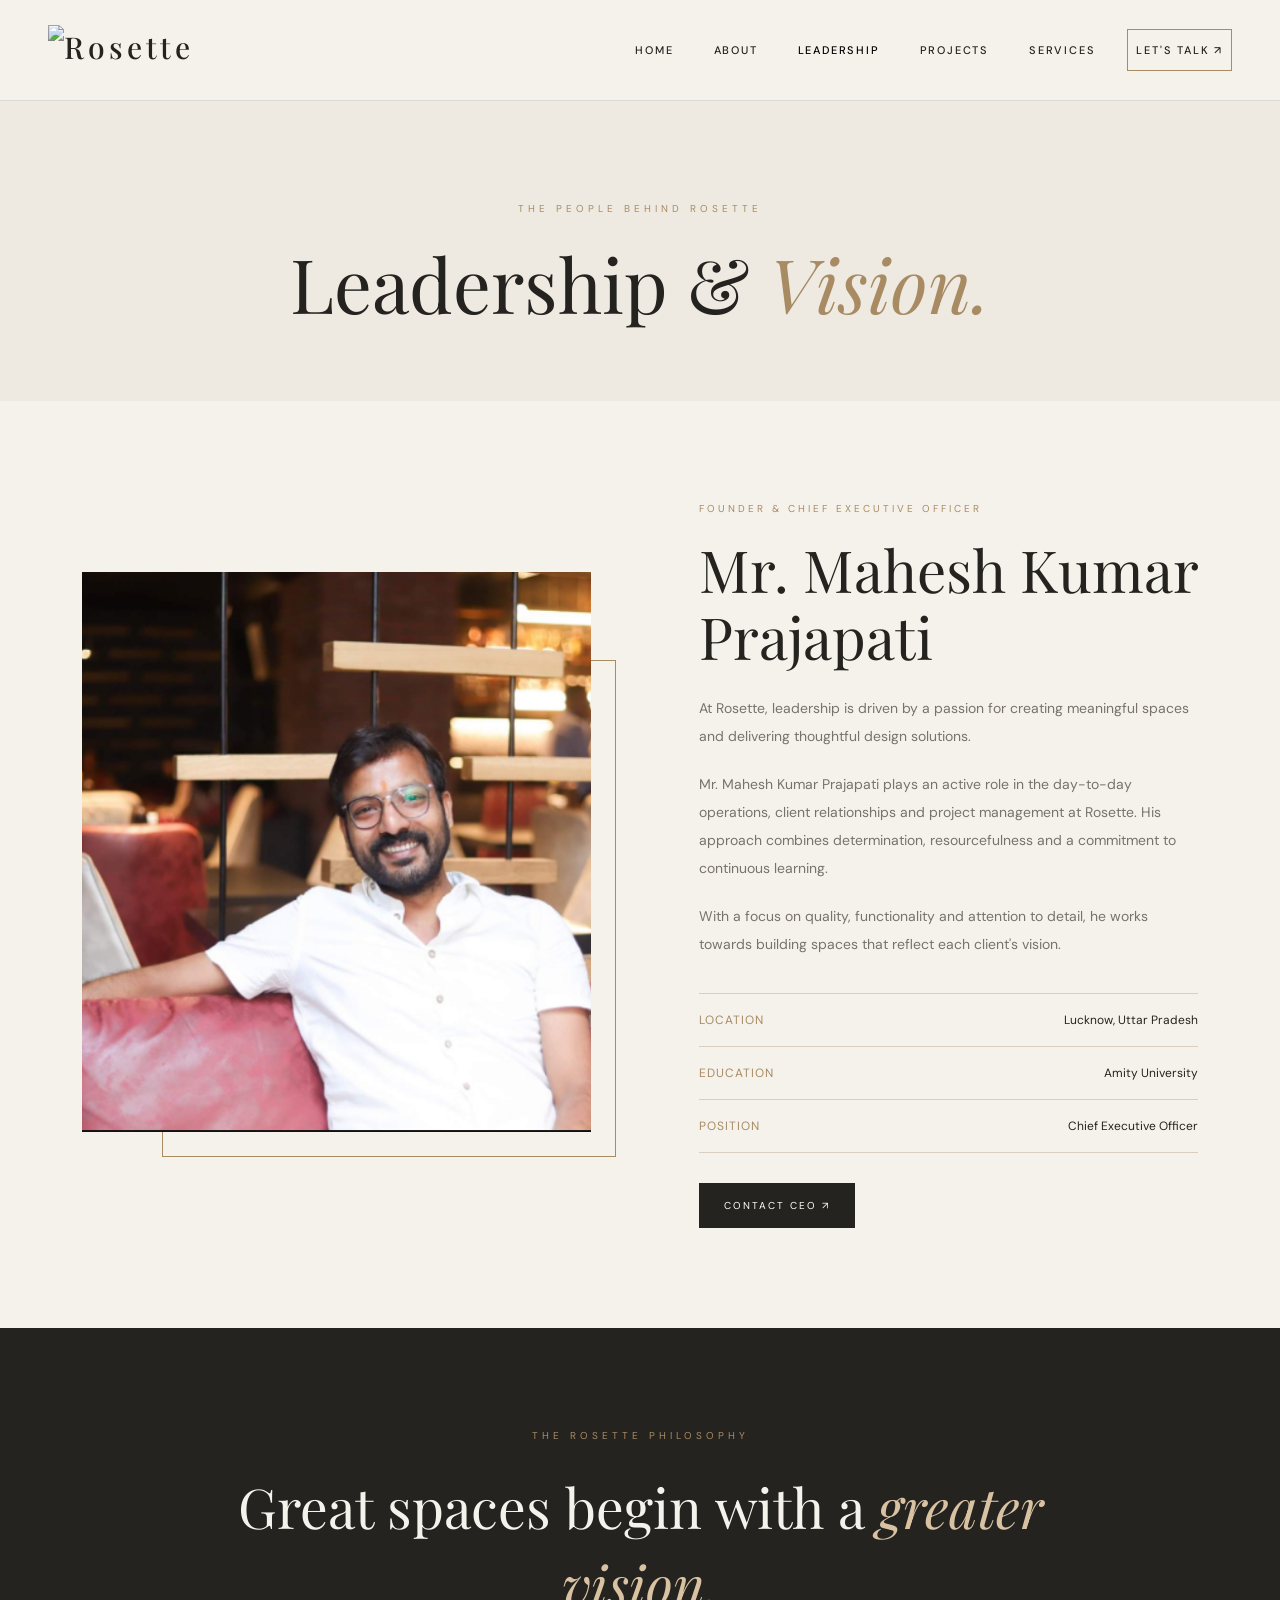
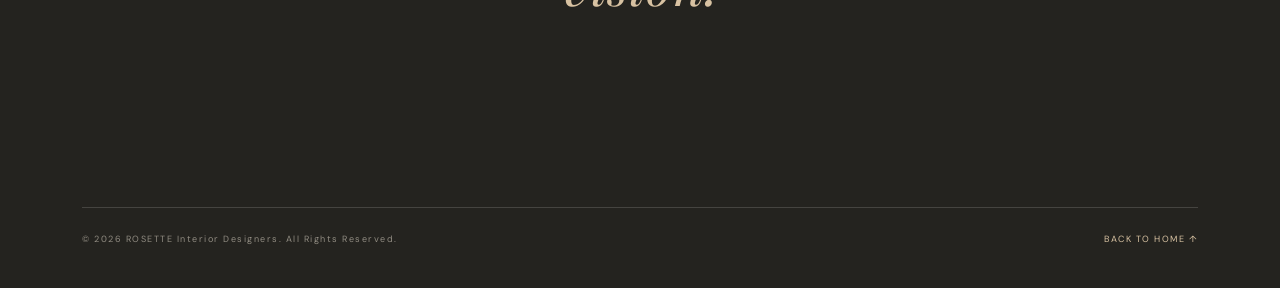
==== ceo.html @ 1263aec8 "Initial Rosette website" ====
<!DOCTYPE html>
<html lang="en">

<head>
    <meta charset="UTF-8">
    <meta name="viewport" content="width=device-width, initial-scale=1.0">

    <title>Leadership | Rosette Interior Designers</title>

    <!-- Google Fonts -->
    <link rel="preconnect" href="https://fonts.googleapis.com">
    <link rel="preconnect" href="https://fonts.gstatic.com" crossorigin>

    <link href="https://fonts.googleapis.com/css2?family=DM+Sans:wght@400;500;600;700&family=Playfair+Display:ital,wght@0,400;0,500;1,400&display=swap"
        rel="stylesheet">

    <!-- Bootstrap -->
    <link href="https://cdn.jsdelivr.net/npm/bootstrap@5.3.8/dist/css/bootstrap.min.css"
        rel="stylesheet">

    <!-- AOS -->
    <link href="https://unpkg.com/aos@2.3.1/dist/aos.css"
        rel="stylesheet">

    <!-- Main CSS -->
    <link rel="stylesheet" href="css/style.css">
    <link rel="stylesheet" href="css/responsive.css">

    <style>
        body {
            background: #F5F2EC;
            color: #24231F;
            font-family: 'DM Sans', sans-serif;
        }

        .leadership-hero {
            padding: 100px 0 65px;
            text-align: center;
            background: #EEEAE2;
        }

        .leadership-label {
            color: #A88B63;
            font-size: 10px;
            letter-spacing: 4px;
            margin-bottom: 22px;
        }

        .leadership-hero h1 {
            font-family: 'Playfair Display', serif;
            font-size: clamp(45px, 6vw, 75px);
            font-weight: 400;
        }

        .leadership-hero h1 span {
            color: #A88B63;
            font-style: italic;
        }

        .leadership-content {
            padding: 100px 0;
        }

        .leader-image-wrapper {
            position: relative;
            padding: 0 25px 25px 0;
        }

        .leader-image-wrapper::before {
            content: "";
            position: absolute;
            right: 0;
            bottom: 0;
            width: 85%;
            height: 85%;
            border: 1px solid #A88B63;
        }

        .leader-image {
            position: relative;
            z-index: 1;
            width: 100%;
            height: 560px;
            object-fit: cover;
            background: #D8CFC0;
        }

        .leader-info {
            padding-left: 35px;
        }

        .leader-role {
            color: #A88B63;
            font-size: 10px;
            letter-spacing: 3px;
            margin-bottom: 20px;
        }

        .leader-name {
            font-family: 'Playfair Display', serif;
            font-size: clamp(38px, 5vw, 58px);
            font-weight: 400;
            line-height: 1.15;
            margin-bottom: 25px;
        }

        .leader-description {
            color: #77736C;
            font-size: 14px;
            line-height: 2;
            margin-bottom: 20px;
        }

        .leader-details {
            margin-top: 35px;
            border-top: 1px solid #D8CFC0;
        }

        .leader-detail {
            display: flex;
            justify-content: space-between;
            gap: 15px;
            padding: 17px 0;
            border-bottom: 1px solid #D8CFC0;
            font-size: 12px;
        }

        .leader-detail span:first-child {
            color: #A88B63;
            letter-spacing: 1px;
        }

        .leader-detail span:last-child {
            text-align: right;
        }

        .leader-email {
            display: inline-block;
            margin-top: 30px;
            padding: 15px 25px;
            background: #24231F;
            color: white;
            font-size: 10px;
            letter-spacing: 2px;
            transition: .3s;
        }

        .leader-email:hover {
            background: #A88B63;
            color: white;
        }

        .philosophy-section {
            background: #24231F;
            color: #F5F2EC;
            padding: 100px 20px;
            text-align: center;
        }

        .philosophy-section p {
            color: #A88B63;
            font-size: 10px;
            letter-spacing: 4px;
        }

        .philosophy-section h2 {
            max-width: 850px;
            margin: 25px auto 0;
            font-family: 'Playfair Display', serif;
            font-size: clamp(32px, 5vw, 55px);
            font-weight: 400;
            line-height: 1.4;
        }

        .philosophy-section h2 span {
            color: #D8C2A2;
            font-style: italic;
        }

        @media(max-width: 991px) {
            .leader-info {
                padding-left: 0;
            }

            .leader-image {
                height: 450px;
            }

            .leadership-content {
                padding: 75px 0;
            }
        }

        @media(max-width: 576px) {
            .leadership-hero {
                padding: 75px 15px 50px;
            }

            .leader-image {
                height: 380px;
            }

            .leader-name {
                font-size: 42px;
            }

            .leader-detail {
                font-size: 11px;
            }
        }
    </style>

</head>

<body>

    <!-- NAVBAR -->
    <nav class="navbar navbar-expand-lg rosette-navbar">

        <div class="container-fluid px-5">

            <a class="navbar-brand" href="index.html">
                <img src="assets/images/rosette-logo.png"
                    alt="Rosette Interior Designers"
                    class="rosette-logo">
            </a>

            <button class="navbar-toggler" type="button"
                data-bs-toggle="collapse"
                data-bs-target="#navbarMenu">

                <span class="navbar-toggler-icon"></span>

            </button>

            <div class="collapse navbar-collapse" id="navbarMenu">

                <ul class="navbar-nav ms-auto align-items-lg-center gap-lg-4">

                    <li class="nav-item">
                        <a class="nav-link" href="index.html#home">HOME</a>
                    </li>

                    <li class="nav-item">
                        <a class="nav-link" href="index.html#about">ABOUT</a>
                    </li>

                    <li class="nav-item">
                        <a class="nav-link active" href="leadership.html">LEADERSHIP</a>
                    </li>

                    <li class="nav-item">
                        <a class="nav-link" href="index.html#projects">PROJECTS</a>
                    </li>

                    <li class="nav-item">
                        <a class="nav-link" href="index.html#services">SERVICES</a>
                    </li>

                    <li class="nav-item">
                        <a class="nav-link contact-link" href="index.html#contact">
                            LET'S TALK ↗
                        </a>
                    </li>

                </ul>

            </div>
        </div>
    </nav>


    <!-- PAGE HERO -->
    <section class="leadership-hero">

        <div class="container" data-aos="fade-up">

            <p class="leadership-label">
                THE PEOPLE BEHIND ROSETTE
            </p>

            <h1>
                Leadership & <span>Vision.</span>
            </h1>

        </div>

    </section>


    <!-- CEO PROFILE -->
    <section class="leadership-content">

        <div class="container">

            <div class="row align-items-center g-5">

                <div class="col-lg-6" data-aos="fade-right">

                    <div class="leader-image-wrapper">

                        <img src="Screenshot 2026-11-02 002912.png"
                            alt="Mr. Mahesh Kumar Prajapati"
                            class="leader-image">

                    </div>

                </div>


                <div class="col-lg-6" data-aos="fade-left">

                    <div class="leader-info">

                        <p class="leader-role">
                            FOUNDER & CHIEF EXECUTIVE OFFICER
                        </p>

                        <h2 class="leader-name">
                            Mr. Mahesh Kumar Prajapati
                        </h2>

                        <p class="leader-description">
                            At Rosette, leadership is driven by a passion
                            for creating meaningful spaces and delivering
                            thoughtful design solutions.
                        </p>

                        <p class="leader-description">
                            Mr. Mahesh Kumar Prajapati plays an active role
                            in the day-to-day operations, client relationships
                            and project management at Rosette. His approach
                            combines determination, resourcefulness and a
                            commitment to continuous learning.
                        </p>

                        <p class="leader-description">
                            With a focus on quality, functionality and
                            attention to detail, he works towards building
                            spaces that reflect each client's vision.
                        </p>


                        <div class="leader-details">

                            <div class="leader-detail">
                                <span>LOCATION</span>
                                <span>Lucknow, Uttar Pradesh</span>
                            </div>

                            <div class="leader-detail">
                                <span>EDUCATION</span>
                                <span>Amity University</span>
                            </div>

                            <div class="leader-detail">
                                <span>POSITION</span>
                                <span>Chief Executive Officer</span>
                            </div>

                        </div>


                        <a href="mailto:maheshprajapati8@gmail.com"
                            class="leader-email">

                            CONTACT CEO ↗

                        </a>

                    </div>

                </div>

            </div>

        </div>

    </section>


    <!-- PHILOSOPHY -->
    <section class="philosophy-section">

        <div class="container" data-aos="fade-up">

            <p>THE ROSETTE PHILOSOPHY</p>

            <h2>
                Great spaces begin with a
                <span>greater vision.</span>
            </h2>

        </div>

    </section>


    <!-- FOOTER -->
    <footer class="rosette-footer">

        <div class="container">

            <div class="footer-bottom">
                <p>
                    © 2026 ROSETTE Interior Designers.
                    All Rights Reserved.
                </p>

                <a href="index.html">BACK TO HOME ↑</a>
            </div>

        </div>

    </footer>


    <!-- SCRIPTS -->
    <script src="https://cdn.jsdelivr.net/npm/bootstrap@5.3.8/dist/js/bootstrap.bundle.min.js"></script>

    <script src="https://unpkg.com/aos@2.3.1/dist/aos.js"></script>

    <script>
        AOS.init({
            duration: 1000,
            once: true,
            offset: 80
        });
    </script>

</body>

</html>
---- css/style.css ----
/* GLOBAL RESET */

* {
    margin: 0;
    padding: 0;
    box-sizing: border-box;
}

html {
    scroll-behavior: auto;
}

body {
    background: #F5F2EC;
    color: #24231F;
    font-family: 'DM Sans', sans-serif;
    overflow-x: hidden;
}

h1, h2, h3, h4 {
    font-family: 'Playfair Display', serif;
}

a {
    text-decoration: none;
    color: inherit;
}




/* ROSETTE NAVBAR */

.rosette-navbar {
    width: 100%;
    padding: 25px 0;
    background: #F5F2EC;
    border-bottom: 1px solid rgba(36, 35, 31, 0.12);
}

.navbar-brand {
    font-family: 'Playfair Display', serif;
    font-size: 30px;
    letter-spacing: 4px;
    font-weight: 500;
    color: #24231F;
}

.navbar-brand span {
    color: #A88B63;
}

.rosette-navbar .nav-link {
    color: #24231F;
    font-size: 11px;
    letter-spacing: 1.8px;
    font-weight: 500;
    transition: color 0.3s ease;
}

.rosette-navbar .nav-link:hover {
    color: #A88B63;
}

.rosette-navbar .contact-link {
    border: 1px solid #A88B63;
    padding: 12px 20px;
}

.rosette-navbar .contact-link:hover {
    background: #A88B63;
    color: white;
}

.navbar-toggler {
    border: none;
    box-shadow: none !important;
}



/* HERO SECTION */

.hero-section {
    min-height: 88vh;
    position: relative;
    display: flex;
    align-items: center;
    padding: 100px 10%;
    color: white;

    background-image: url('https://images.unsplash.com/photo-1600210492486-724fe5c67fb0?q=90&w=2000');
    background-size: cover;
    background-position: center;
}

.hero-overlay {
    position: absolute;
    inset: 0;
    background: linear-gradient(
        90deg,
        rgba(20, 19, 16, 0.75),
        rgba(20, 19, 16, 0.15)
    );
}

.hero-content {
    position: relative;
    z-index: 2;
    max-width: 800px;
}

.hero-label {
    font-size: 11px;
    letter-spacing: 4px;
    margin-bottom: 30px;
}

.hero-content h1 {
    font-family: 'Playfair Display', serif;
    font-size: clamp(48px, 7vw, 88px);
    font-weight: 400;
    line-height: 1.1;
    margin-bottom: 25px;
}

.hero-content h1 span {
    color: #D8C2A2;
    font-style: italic;
}

.hero-description {
    max-width: 460px;
    font-size: 15px;
    line-height: 1.8;
    color: #E5E1DA;
    margin-bottom: 35px;
}

.hero-button {
    display: inline-block;
    color: white;
    border: 1px solid rgba(255,255,255,0.7);
    padding: 16px 25px;
    font-size: 11px;
    letter-spacing: 2px;
    transition: 0.3s ease;
}

.hero-button:hover {
    background: white;
    color: #24231F;
}

.hero-button span {
    margin-left: 15px;
}

.hero-bottom {
    position: absolute;
    z-index: 2;
    bottom: 30px;
    left: 10%;
    right: 10%;
    display: flex;
    justify-content: space-between;
    font-size: 10px;
    letter-spacing: 2px;
}



/* STICKY NAVBAR */

.rosette-navbar {
    position: sticky;
    top: 0;
    z-index: 1000;
    transition: all 0.4s ease;
}

.rosette-navbar.navbar-scrolled {
    background: rgba(245, 242, 236, 0.95);
    backdrop-filter: blur(12px);
    padding-top: 12px;
    padding-bottom: 12px;
    box-shadow: 0 4px 20px rgba(0, 0, 0, 0.06);
}



/* ABOUT SECTION */

.about-section {
    padding: 120px 0;
    background: #F5F2EC;
}

.section-label {
    font-size: 10px;
    letter-spacing: 3px;
    color: #A88B63;
    margin-bottom: 30px;
}

.about-heading {
    font-family: 'Playfair Display', serif;
    font-size: clamp(40px, 5vw, 65px);
    font-weight: 400;
    line-height: 1.15;
    margin-bottom: 30px;
}

.about-heading span {
    display: block;
    color: #A88B63;
    font-style: italic;
}

.about-description {
    color: #77736C;
    font-size: 14px;
    line-height: 2;
    max-width: 500px;
    margin-bottom: 20px;
}

.about-link {
    display: inline-block;
    margin-top: 20px;
    padding-bottom: 8px;
    border-bottom: 1px solid #A88B63;
    color: #24231F;
    font-size: 10px;
    letter-spacing: 2px;
    transition: 0.3s;
}

.about-link:hover {
    color: #A88B63;
}

.about-image-wrapper {
    position: relative;
    padding: 0 0 35px 35px;
}

.about-image-wrapper::before {
    content: "";
    position: absolute;
    top: 35px;
    left: 0;
    width: 85%;
    height: 85%;
    border: 1px solid #A88B63;
}

.about-image {
    width: 100%;
    height: 530px;
    object-fit: cover;
    position: relative;
    z-index: 1;
}

.image-caption {
    display: flex;
    justify-content: space-between;
    padding-top: 15px;
    font-size: 9px;
    letter-spacing: 2px;
    color: #77736C;
}




/* FEATURED PROJECTS */

.projects-section {
    padding: 120px 0;
    background: #EEEAE2;
}

.projects-heading {
    display: flex;
    justify-content: space-between;
    align-items: end;
    margin-bottom: 55px;
}

.projects-title {
    font-family: 'Playfair Display', serif;
    font-size: clamp(42px, 5vw, 68px);
    font-weight: 400;
}

.projects-title span {
    color: #A88B63;
    font-style: italic;
}

.view-all {
    color: #24231F;
    font-size: 10px;
    letter-spacing: 2px;
    border-bottom: 1px solid #A88B63;
    padding-bottom: 10px;
}

.project-card {
    display: block;
    color: #24231F;
}

.project-image {
    height: 440px;
    position: relative;
    overflow: hidden;
    background: #D8CFC0;
}

.project-card:nth-child(1) .project-image {
    height: 520px;
}

.project-image img {
    width: 100%;
    height: 100%;
    object-fit: cover;
    transition: transform 1s cubic-bezier(.2,.7,.2,1);
}

.project-card:hover .project-image img {
    transform: scale(1.08);
}

.project-number {
    position: absolute;
    top: 22px;
    left: 22px;
    color: white;
    font-size: 12px;
    letter-spacing: 2px;
}

.project-arrow {
    position: absolute;
    right: 20px;
    bottom: 20px;
    width: 45px;
    height: 45px;
    display: grid;
    place-items: center;
    background: #F5F2EC;
    color: #24231F;
    border-radius: 50%;
    transition: 0.4s;
}

.project-card:hover .project-arrow {
    background: #A88B63;
    color: white;
    transform: rotate(45deg);
}

.project-info {
    display: flex;
    justify-content: space-between;
    align-items: center;
    padding: 22px 0 35px;
}

.project-info h3 {
    font-family: 'Playfair Display', serif;
    font-size: 25px;
    margin-bottom: 8px;
}

.project-info p,
.project-info > span {
    font-size: 9px;
    letter-spacing: 2px;
    color: #817B70;
    margin: 0;
}




/* SERVICES */

.services-section {
  padding: 120px 0;
  background: #F5F2EC;
}

.services-header {
  max-width: 650px;
  margin-bottom: 65px;
}

.services-header h2,
.contact-section h2 {
  font-family: 'Playfair Display', serif;
  font-size: clamp(42px, 5vw, 68px);
  font-weight: 400;
  line-height: 1.2;
}

.services-header h2 em,
.contact-section h2 em {
  color: #A88B63;
}

.services-header > p:last-child {
  color: #77736C;
  font-size: 14px;
  line-height: 1.8;
  margin-top: 20px;
}

.service-item {
  display: grid;
  grid-template-columns: 80px 1fr 50px;
  align-items: center;
  gap: 20px;
  padding: 35px 10px;
  border-top: 1px solid #D8CFC0;
  transition: padding .4s ease, background .4s ease;
}

.service-item:last-child {
  border-bottom: 1px solid #D8CFC0;
}

.service-item:hover {
  padding-left: 25px;
  background: #EEEAE2;
}

.service-number {
  color: #A88B63;
  font-size: 11px;
  letter-spacing: 2px;
}

.service-item h3 {
  font-family: 'Playfair Display', serif;
  font-size: 28px;
  font-weight: 400;
}

.service-item p {
  color: #77736C;
  font-size: 13px;
  margin: 8px 0 0;
}

.service-arrow {
  font-size: 25px;
  transition: transform .3s;
}

.service-item:hover .service-arrow {
  transform: translate(5px, -5px);
}

/* CONTACT */

.contact-section {
  padding: 120px 0;
  background: #EEEAE2;
}

.contact-description {
  color: #77736C;
  font-size: 14px;
  line-height: 2;
  max-width: 430px;
  margin-top: 25px;
}

.contact-details {
  margin-top: 55px;
}

.contact-details p {
  color: #A88B63;
  font-size: 10px;
  letter-spacing: 2px;
  margin-bottom: 8px;
}

.contact-details a {
  color: #24231F;
  font-size: 14px;
}

.contact-form {
  padding: 40px;
  background: #F5F2EC;
}

.contact-form label {
  display: block;
  margin-bottom: 12px;
  font-size: 10px;
  letter-spacing: 2px;
  color: #817B70;
}

.contact-form input,
.contact-form select,
.contact-form textarea {
  width: 100%;
  padding: 13px 0;
  border: none;
  border-bottom: 1px solid #D8CFC0;
  outline: none;
  background: transparent;
  color: #24231F;
  font-family: 'DM Sans', sans-serif;
  font-size: 13px;
}

.contact-form input:focus,
.contact-form select:focus,
.contact-form textarea:focus {
  border-color: #A88B63;
}

.contact-form textarea {
  resize: vertical;
}

.contact-submit {
  width: 100%;
  padding: 17px;
  background: #24231F;
  border: 1px solid #24231F;
  color: white;
  font-size: 10px;
  letter-spacing: 2px;
  transition: .3s;
}

.contact-submit:hover {
  background: #A88B63;
  border-color: #A88B63;
}

.contact-submit span {
  margin-left: 12px;
}

@media(max-width:576px) {
  .services-section,
  .contact-section {
    padding: 70px 0;
  }

  .service-item {
    grid-template-columns: 35px 1fr 25px;
    gap: 10px;
    padding: 25px 0;
  }

  .service-item h3 {
    font-size: 21px;
  }

  .service-item p {
    font-size: 12px;
  }

  .contact-form {
    padding: 25px 18px;
  }
}


/* ROSETTE PREMIUM FOOTER */

.rosette-footer {
  background: #24231F;
  color: #F5F2EC;
  padding: 85px 0 25px;
}

.footer-top {
  display: grid;
  grid-template-columns: 2fr 1fr 1fr;
  gap: 50px;
  padding-bottom: 75px;
}

.footer-logo {
  font-family: 'Playfair Display', serif;
  font-size: 45px;
  letter-spacing: 5px;
  color: #F5F2EC;
}

.footer-logo span {
  color: #A88B63;
}

.footer-main p {
  color: #A8A39A;
  font-size: 13px;
  margin-top: 12px;
}

.footer-column {
  display: flex;
  flex-direction: column;
  gap: 15px;
}

.footer-column h4 {
  font-size: 10px;
  letter-spacing: 3px;
  color: #A88B63;
  margin-bottom: 10px;
}

.footer-column a {
  color: #D8CFC0;
  font-size: 12px;
  transition: .3s;
}

.footer-column a:hover {
  color: #A88B63;
  transform: translateX(5px);
}

.footer-bottom {
  border-top: 1px solid rgba(255,255,255,.15);
  padding-top: 25px;
  display: flex;
  justify-content: space-between;
  gap: 15px;
  color: #A8A39A;
  font-size: 9px;
  letter-spacing: 1.5px;
}

.footer-bottom a {
  color: #F5F2EC;
}

.footer-bottom a:hover {
  color: #A88B63;
}

@media(max-width:768px) {
  .rosette-footer {
    padding-top: 65px;
  }

  .footer-top {
    grid-template-columns: 1fr 1fr;
    gap: 40px 20px;
  }

  .footer-main {
    grid-column: 1 / -1;
  }

  .footer-bottom {
    flex-direction: column;
    line-height: 2;
  }
}

/* PAGE ENTRANCE TRANSITION */

body {
  animation: pageEntrance .8s ease both;
}

@keyframes pageEntrance {
  from {
    opacity: 0;
    transform: translateY(12px);
  }
  to {
    opacity: 1;
    transform: translateY(0);
  }
}

@media(prefers-reduced-motion: reduce) {
  body {
    animation: none;
  }
}





.experience-section {
  padding: 65px 0;
  background: #24231F;
  color: #F5F2EC;
}

.experience-section h2 {
  font-family: 'Playfair Display', serif;
  font-size: clamp(28px, 4vw, 43px);
  font-weight: 400;
  color: #FFB900;
}

.experience-section p {
  font-size: 9px;
  letter-spacing: 2px;
  color: #D8CFC0;
  margin-top: 12px;
}




/* servuice */


/* ===== ROSETTE IMAGE SERVICES SECTION ===== */

/* ============ SERVICES SECTION ============ */

.services-section {
  padding: 110px 0;
  background: #F5F2EC;
  overflow: hidden;
}

.services-heading {
  max-width: 650px;
  margin-bottom: 55px;
}

.services-heading .section-label {
  color: #A88B63;
  font-size: 10px;
  letter-spacing: 3px;
  margin-bottom: 22px;
}

.services-heading h2 {
  font-family: 'Playfair Display', serif;
  font-size: clamp(42px, 5vw, 68px);
  font-weight: 400;
  line-height: 1.12;
}

.services-heading h2 em {
  color: #A88B63;
}

.services-heading > p:last-child {
  color: #77736C;
  font-size: 14px;
  line-height: 1.8;
  margin-top: 20px;
}

.services-grid {
  display: grid;
  grid-template-columns: repeat(2, 1fr);
  gap: 22px;
}

.service-card {
  min-height: 245px;
  position: relative;
  display: flex;
  overflow: hidden;
  background: #EEEAE2;
  border: 1px solid rgba(168,139,99,.15);
  border-radius: 18px;
  box-shadow: 0 8px 25px rgba(36,35,31,.05);
  transition: transform .4s ease, box-shadow .4s ease;
  isolation: isolate;
}

.service-card:hover {
  transform: translateY(-7px);
  box-shadow: 0 18px 35px rgba(36,35,31,.12);
}

.service-content {
  width: 52%;
  padding: 25px 12px 22px 25px;
  position: relative;
  z-index: 2;
  display: flex;
  flex-direction: column;
  align-items: flex-start;
}

.service-number {
  font-family: 'Playfair Display', serif;
  color: #A88B63;
  font-size: 23px;
  font-style: italic;
  margin-bottom: 8px;
}

.service-content h3 {
  font-family: 'Playfair Display', serif;
  font-size: clamp(22px, 2.2vw, 29px);
  line-height: 1.05;
  font-weight: 400;
  margin-bottom: 12px;
}

.service-content p {
  color: #77736C;
  font-size: 12px;
  line-height: 1.7;
  margin-bottom: 18px;
}

.service-link {
  margin-top: auto;
  width: 36px;
  height: 36px;
  display: grid;
  place-items: center;
  border: none;
  border-radius: 50%;
  background: #A88B63;
  color: white;
  font-size: 19px;
  cursor: pointer;
  transition: .3s;
}

.service-link:hover {
  background: #24231F;
  color: white;
  transform: rotate(45deg);
}

.service-image {
  width: 48%;
  position: relative;
  overflow: hidden;
}

.service-image img {
  width: 100%;
  height: 100%;
  position: absolute;
  inset: 0;
  object-fit: cover;
  transition: transform .8s cubic-bezier(.2,.7,.2,1);
}

.service-card:hover .service-image img {
  transform: scale(1.09);
}

/* 3D CARD EFFECT */

.service-card-3d {
  perspective: 1200px;
  transform-style: preserve-3d;
}

.service-card-3d .service-image {
  perspective: 900px;
  overflow: hidden;
}

.service-card-3d .service-image img {
  transform: rotateY(-13deg) rotateX(5deg) scale(.91);
  border-radius: 8px;
  box-shadow: -15px 20px 35px rgba(36,35,31,.25);
}

.service-card-3d:hover .service-image img {
  transform: rotateY(-3deg) rotateX(1deg) scale(.98);
}

.three-d-label {
  position: absolute;
  z-index: 3;
  right: 12px;
  bottom: 12px;
  background: #24231F;
  color: #FFB900;
  padding: 7px 10px;
  font-size: 8px;
  letter-spacing: 1.5px;
}

.services-bottom-line {
  margin-top: 55px;
  padding-top: 25px;
  border-top: 1px solid #BDB3A3;
  text-align: center;
  font-size: 10px;
  letter-spacing: 4px;
  color: #77736C;
}

/* ============ SERVICE MODAL ============ */
/*  */


/* ==============================
   SERVICE MODAL
============================== */

.service-modal[hidden] {
    display: none !important;
}

.service-modal {
    position: fixed !important;
    inset: 0 !important;
    z-index: 99999 !important;

    display: flex !important;
    align-items: center !important;
    justify-content: center !important;

    padding: 20px;
    overflow-y: auto;
}

.service-modal-overlay {
    position: fixed;
    inset: 0;
    background: rgba(15, 15, 14, .78);
    backdrop-filter: blur(8px);
    animation: modalFade .3s ease;
}

.service-modal-box {
    width: min(1100px, 100%);
    max-height: calc(100vh - 40px);
    overflow-y: auto;

    position: relative;
    z-index: 2;

    margin: auto;
    background: #F5F2EC;
    border-radius: 12px;
    box-shadow: 0 25px 90px rgba(0, 0, 0, .3);

    animation: modalEnter .45s cubic-bezier(.2, .8, .2, 1);
}

.modal-layout {
    display: grid;
    grid-template-columns: 1fr 1fr;
    min-height: 520px;
}

.modal-image-wrapper {
    position: relative;
    min-height: 520px;
    overflow: hidden;
    background: #D8CFC0;
}

.modal-image-wrapper img {
    width: 100%;
    height: 100%;
    position: absolute;
    inset: 0;
    object-fit: cover;
}

.modal-image-label {
    position: absolute;
    left: 25px;
    bottom: 25px;
    color: white;
    font-size: 9px;
    letter-spacing: 2px;
    z-index: 2;
    text-shadow: 0 2px 8px rgba(0, 0, 0, .5);
}

/* CLOSE BUTTON */

.modal-close {
    position: absolute;
    top: 15px;
    right: 15px;
    z-index: 5;

    width: 42px;
    height: 42px;
    border: none;
    border-radius: 50%;

    background: #24231F;
    color: white;
    font-size: 27px;
    cursor: pointer;
    transition: .3s;
}

.modal-close:hover {
    background: #A88B63;
    transform: rotate(90deg);
}

/* MODAL CONTENT */

.modal-content {
    padding: 65px 40px 35px;
    display: flex;
    flex-direction: column;
}

.modal-content .section-label {
    font-size: 10px;
    letter-spacing: 2px;
    color: #A88B63;
    margin-bottom: 22px;
}

.modal-content h2 {
    font-family: 'Playfair Display', serif;
    font-size: clamp(34px, 4vw, 48px);
    font-weight: 400;
    line-height: 1.1;
    margin-bottom: 20px;
}

.modal-description {
    color: #77736C;
    font-size: 13px;
    line-height: 1.9;
}

.modal-divider {
    height: 1px;
    background: #D8CFC0;
    margin: 25px 0;
}

.modal-content h4 {
    font-size: 10px;
    letter-spacing: 2px;
    margin-bottom: 10px;
}

.modal-hint {
    color: #817B70;
    font-size: 11px;
    margin-bottom: 16px;
}

/* OPTIONS */

.modal-options {
    display: grid;
    grid-template-columns: 1fr 1fr;
    gap: 12px;
}

.modal-option {
    padding: 12px;
    background: #EEEAE2;
    border: 1px solid #E2DACC;
    color: #4E4941;
    font-size: 11px;
    text-align: left;
    cursor: pointer;
    transition: .3s;
}

.modal-option::before {
    content: "↗";
    color: #A88B63;
    margin-right: 7px;
}

.modal-option:hover {
    background: #E4DACA;
    border-color: #A88B63;
}

.modal-option.selected {
    background: #24231F;
    color: white;
    border-color: #A88B63;
}

.modal-option.selected::before {
    content: "✓";
    color: #FFB900;
}

/* BOTTOM */

.modal-bottom {
    margin-top: auto;
    padding-top: 30px;
}

.modal-bottom p {
    color: #77736C;
    font-family: 'Playfair Display', serif;
    font-size: 18px;
    font-style: italic;
    margin-bottom: 15px;
}

.modal-enquire {
    width: 100%;
    padding: 16px 12px;
    background: #24231F;
    color: white;
    border: 1px solid #24231F;
    font-size: 10px;
    letter-spacing: 1.5px;
    cursor: pointer;
    transition: .3s;
}

.modal-enquire:hover {
    background: #A88B63;
    border-color: #A88B63;
}

.modal-enquire span {
    margin-left: 12px;
}

/* ANIMATIONS */

@keyframes modalFade {
    from { opacity: 0; }
    to { opacity: 1; }
}

@keyframes modalEnter {
    from {
        opacity: 0;
        transform: translateY(25px) scale(.97);
    }
    to {
        opacity: 1;
        transform: translateY(0) scale(1);
    }
}

body.modal-open {
    overflow: hidden;
}

/* TABLET */

@media(max-width: 991px) {
    .services-section {
        padding: 80px 0;
    }

    .services-grid {
        gap: 15px;
    }

    .service-card {
        min-height: 220px;
    }

    .service-content {
        padding: 20px 8px 18px 18px;
    }

    .service-content h3 {
        font-size: 23px;
    }
}

/* MOBILE */

@media(max-width: 700px) {
    .services-section {
        padding: 65px 0;
    }

    .services-grid {
        grid-template-columns: 1fr;
        gap: 16px;
    }

    .service-card {
        min-height: 220px;
    }

    .service-content {
        width: 53%;
    }

    .service-image {
        width: 47%;
    }

    .service-content h3 {
        font-size: 24px;
    }

    .service-content p {
        font-size: 11px;
    }

    .services-bottom-line {
        font-size: 8px;
        letter-spacing: 2px;
    }

    /* MOBILE MODAL */

    .service-modal {
        padding: 12px;
    }

    .service-modal-box {
        width: 100%;
        max-height: calc(100vh - 24px);
    }

    .modal-layout {
        grid-template-columns: 1fr;
        min-height: auto;
    }

    .modal-image-wrapper {
        min-height: 220px;
        height: 220px;
    }

    .modal-content {
        padding: 35px 23px 25px;
    }

    .modal-content h2 {
        font-size: 35px;
        padding-right: 25px;
    }

    .modal-options {
        gap: 9px;
    }

    .modal-option {
        font-size: 10px;
        padding: 10px 8px;
    }
}

/* REDUCED MOTION */

@media(prefers-reduced-motion: reduce) {
    .service-card,
    .service-image img,
    .service-link,
    .service-modal-box,
    .service-modal-overlay {
        animation: none;
        transition: none;
    }
}





/*  */


/* FINAL SERVICE MODAL POSITION FIX */

#serviceModal {
    position: fixed !important;
    inset: 0 !important;
    width: 100vw !important;
    height: 100vh !important;
    z-index: 999999 !important;

    display: flex;
    align-items: center !important;
    justify-content: center !important;

    padding: 20px !important;
    overflow: hidden !important;
}

#serviceModal[hidden] {
    display: none !important;
}

#serviceModal .service-modal-overlay {
    position: absolute;
    inset: 0;
    z-index: 0;
}

#serviceModal .service-modal-box {
    position: relative;
    z-index: 2;

    width: min(1100px, 100%);
    height: min(760px, calc(100vh - 40px));
    max-height: calc(100vh - 40px);

    margin: 0 !important;
    overflow-y: auto;
    overflow-x: hidden;
}

#serviceModal .modal-layout {
    display: grid;
    grid-template-columns: 1fr 1fr;
    min-height: 100%;
}

#serviceModal .modal-image-wrapper {
    position: relative;
    min-height: 100%;
    height: 100%;
}

#serviceModal .modal-content {
    min-width: 0;
    padding: 65px 40px 30px;
}

/* MOBILE */

@media (max-width: 700px) {
    #serviceModal {
        padding: 12px !important;
    }

    #serviceModal .service-modal-box {
        width: 100%;
        height: calc(100vh - 24px);
        max-height: calc(100vh - 24px);
    }

    #serviceModal .modal-layout {
        grid-template-columns: 1fr;
    }

    #serviceModal .modal-image-wrapper {
        height: 220px;
        min-height: 220px;
    }

    #serviceModal .modal-content {
        padding: 35px 23px 25px;
    }
}


/* for button */

/* MODAL TWO BUTTONS */

.modal-actions {
    display: grid;
    grid-template-columns: 0.8fr 1.5fr;
    gap: 12px;
    margin-top: 15px;
}

.modal-back {
    padding: 16px 12px;
    background: transparent;
    color: #24231F;
    border: 1px solid #A88B63;
    font-size: 10px;
    letter-spacing: 1.5px;
    cursor: pointer;
    transition: .3s;
}

.modal-back:hover {
    background: #E4DACA;
}

.modal-enquire {
    margin: 0;
}

@media(max-width: 400px) {
    .modal-actions {
        grid-template-columns: 1fr 1.5fr;
        gap: 8px;
    }
}



/* navbar */

.navbar-brand {
    display: flex;
    align-items: center;
    padding: 0;
}

.rosette-logo {
    width: 150px;
    /* height: auto; */
    height: 50px;
    object-fit: contain;
    display: block;
}


/* footer */




/* ROSETTE FOOTER */

.rosette-footer {
    background: #24231F;
    color: #F5F2EC;
    padding: 85px 0 25px;
}

.footer-top {
    display: grid;
    grid-template-columns: 1.5fr 0.8fr 1fr 1.3fr;
    gap: 45px;
    padding-bottom: 65px;
}

.footer-logo img {
    width: 155px;
    height: auto;
    display: block;
    filter: brightness(0) invert(1);
    margin-bottom: 22px;
}

.footer-about {
    color: #B9B4AA;
    font-size: 13px;
    line-height: 1.9;
    max-width: 330px;
}

.footer-tagline {
    display: block;
    color: #A88B63;
    font-size: 9px;
    letter-spacing: 2px;
    margin-top: 25px;
}

.footer-column h4 {
    font-size: 10px;
    letter-spacing: 2px;
    color: #A88B63;
    margin-bottom: 25px;
}

.footer-column a {
    display: block;
    color: #C7C2B9;
    font-size: 12px;
    margin-bottom: 14px;
    transition: .3s;
    overflow-wrap: anywhere;
}

.footer-column a:hover {
    color: #A88B63;
    padding-left: 5px;
}

.footer-contact p {
    color: #B9B4AA;
    font-size: 12px;
    line-height: 1.8;
    margin-bottom: 18px;
}

.footer-contact .footer-hours {
    margin-top: 20px;
}

.footer-bottom {
    border-top: 1px solid rgba(255,255,255,.15);
    padding-top: 25px;
    display: flex;
    justify-content: space-between;
    gap: 20px;
    color: #918C82;
    font-size: 9px;
    letter-spacing: 1.5px;
}

.footer-bottom a {
    color: #D8C2A2;
}

/* RESPONSIVE */

@media(max-width: 991px) {
    .footer-top {
        grid-template-columns: repeat(2, 1fr);
        gap: 45px 30px;
    }
}

@media(max-width: 576px) {
    .rosette-footer {
        padding: 65px 0 25px;
    }

    .footer-top {
        grid-template-columns: 1fr 1fr;
        gap: 35px 20px;
    }

    .footer-main {
        grid-column: 1 / -1;
    }

    .footer-bottom {
        flex-direction: column;
        gap: 15px;
    }
}





/* =================================
   ROSETTE CEO / LEADERSHIP SECTION
================================= */

.ceo-section {
    padding: 120px 0 100px;
    background: #F5F2EC;
    color: #24231F;
    overflow: hidden;
}

.ceo-top-label {
    display: flex;
    justify-content: space-between;
    border-bottom: 1px solid rgba(36,35,31,.2);
    padding-bottom: 18px;
    margin-bottom: 75px;
    color: #A88B63;
    font-size: 10px;
    letter-spacing: 2.5px;
}

/* IMAGE */

.ceo-image-wrapper {
    position: relative;
    padding: 0 30px 35px 0;
}

.ceo-image-frame {
    position: relative;
    height: 590px;
    overflow: hidden;
    background: #D8CFC0;
}

.ceo-image-frame::after {
    content: "";
    position: absolute;
    inset: 0;
    background: linear-gradient(
        to top,
        rgba(36,35,31,.2),
        transparent 40%
    );
    pointer-events: none;
}

.ceo-image {
    width: 100%;
    height: 100%;
    object-fit: cover;
    object-position: center;
    transition: transform 1s ease;
}

.ceo-image-wrapper:hover .ceo-image {
    transform: scale(1.04);
}

.ceo-image-wrapper::before {
    content: "";
    position: absolute;
    right: 0;
    bottom: 0;
    width: 85%;
    height: 85%;
    border: 1px solid #A88B63;
}

.ceo-image-caption {
    position: absolute;
    bottom: 0;
    left: 0;
    right: 30px;
    display: flex;
    justify-content: space-between;
    font-size: 9px;
    letter-spacing: 1.5px;
    color: #77736C;
    padding-top: 15px;
}

.ceo-image-number {
    position: absolute;
    top: 25px;
    left: 25px;
    z-index: 2;
    color: white;
    font-family: 'Playfair Display', serif;
    font-size: 45px;
}

/* CONTENT */

.ceo-eyebrow {
    color: #A88B63;
    font-size: 10px;
    letter-spacing: 3px;
    margin-bottom: 25px;
}

.ceo-heading {
    font-family: 'Playfair Display', serif;
    font-size: clamp(40px, 5vw, 64px);
    font-weight: 400;
    line-height: 1.15;
    margin-bottom: 35px;
}

.ceo-heading em {
    color: #A88B63;
    font-weight: 400;
}

.ceo-name-block h3 {
    font-family: 'Playfair Display', serif;
    font-size: 27px;
    font-weight: 400;
    margin-bottom: 10px;
}

.ceo-name-block span {
    color: #A88B63;
    font-size: 9px;
    letter-spacing: 2px;
}

.ceo-divider {
    width: 60px;
    height: 1px;
    background: #A88B63;
    margin: 30px 0;
}

.ceo-description {
    color: #77736C;
    font-size: 13px;
    line-height: 2;
    max-width: 620px;
    margin-bottom: 18px;
}

/* VALUES */

.ceo-values {
    margin-top: 35px;
    border-top: 1px solid rgba(36,35,31,.15);
}

.ceo-value {
    display: flex;
    align-items: center;
    gap: 25px;
    padding: 18px 0;
    border-bottom: 1px solid rgba(36,35,31,.15);
    transition: padding .3s ease;
}

.ceo-value:hover {
    padding-left: 10px;
}

.ceo-value > span {
    color: #A88B63;
    font-family: 'Playfair Display', serif;
    font-size: 19px;
}

.ceo-value h4 {
    font-family: 'Playfair Display', serif;
    font-size: 17px;
    font-weight: 400;
    margin-bottom: 5px;
}

.ceo-value p {
    color: #817B70;
    font-size: 11px;
    margin: 0;
}

/* CONTACT LINK */

.ceo-contact-link {
    display: inline-flex;
    align-items: center;
    gap: 35px;
    margin-top: 35px;
    padding-bottom: 12px;
    border-bottom: 1px solid #A88B63;
    color: #24231F;
    font-size: 10px;
    letter-spacing: 2px;
    transition: .3s;
}

.ceo-contact-link:hover {
    color: #A88B63;
    gap: 45px;
}

/* QUOTE */

.ceo-quote {
    text-align: center;
    border-top: 1px solid rgba(36,35,31,.15);
    margin-top: 110px;
    padding-top: 65px;
}

.quote-mark {
    display: block;
    color: #A88B63;
    font-family: 'Playfair Display', serif;
    font-size: 65px;
    line-height: 1;
}

.ceo-quote p {
    font-family: 'Playfair Display', serif;
    font-size: clamp(25px, 3vw, 38px);
    font-style: italic;
    max-width: 750px;
    margin: 15px auto 20px;
    line-height: 1.4;
}

.quote-caption {
    color: #A88B63;
    font-size: 9px;
    letter-spacing: 3px;
}

/* RESPONSIVE */

@media(max-width: 991px) {
    .ceo-section {
        padding: 85px 0;
    }

    .ceo-top-label {
        margin-bottom: 50px;
    }

    .ceo-image-frame {
        height: 500px;
    }
}

@media(max-width: 576px) {
    .ceo-section {
        padding: 65px 0;
    }

    .ceo-top-label {
        font-size: 8px;
        letter-spacing: 1.5px;
        margin-bottom: 40px;
    }

    .ceo-image-wrapper {
        padding-right: 18px;
        padding-bottom: 30px;
    }

    .ceo-image-frame {
        height: 420px;
    }

    .ceo-image-caption {
        right: 18px;
        font-size: 7px;
    }

    .ceo-heading {
        font-size: 42px;
    }

    .ceo-name-block h3 {
        font-size: 23px;
    }

    .ceo-quote {
        margin-top: 70px;
        padding-top: 45px;
    }
}





.project-image {
    position: relative;
}

.concept-tag {
    position: absolute;
    left: 22px;
    bottom: 22px;
    z-index: 2;
    background: #F5F2EC;
    color: #24231F;
    padding: 10px 14px;
    font-size: 9px;
    letter-spacing: 1.5px;
}

/* =========================
   ROSETTE PRELOADER
========================= */

.rosette-preloader {
    position: fixed;
    inset: 0;
    width: 100%;
    height: 100vh;
    background: #F5F2EC;
    z-index: 99999;

    display: flex;
    justify-content: center;
    align-items: center;

    overflow: hidden;
}

.preloader-content {
    width: 280px;
    text-align: center;
}

.preloader-logo {
    width: 190px;
    height: auto;
    object-fit: contain;
    margin-bottom: 18px;
    opacity: 0;
}

.preloader-tagline {
    font-size: 9px;
    letter-spacing: 3px;
    color: #A88B63;
    margin-bottom: 45px;
    opacity: 0;
}

.preloader-line {
    width: 100%;
    height: 1px;
    background: #D8CFC0;
    overflow: hidden;
    margin-bottom: 15px;
}

.preloader-line span {
    display: block;
    width: 100%;
    height: 100%;
    background: #A88B63;
    transform: scaleX(0);
    transform-origin: left;
}

.preloader-loading {
    font-size: 8px;
    letter-spacing: 2px;
    color: #817B70;
    opacity: 0;
}

body.preloader-active {
    overflow: hidden;
}

@media(max-width: 576px) {
    .preloader-logo {
        width: 160px;
    }

    .preloader-content {
        width: 230px;
    }
}
---- css/responsive.css ----
/* TABLET */
@media (max-width: 991px) {
    .rosette-navbar .navbar-collapse {
        padding: 20px 0;
    }

    .rosette-navbar .navbar-nav {
        align-items: flex-start !important;
        gap: 12px;
    }

    .hero-section {
        min-height: 85vh;
        padding: 100px 7%;
    }
}

/* MOBILE */
@media (max-width: 576px) {
    .rosette-navbar .container-fluid {
        padding-left: 20px !important;
        padding-right: 20px !important;
    }

    .navbar-brand {
        font-size: 24px;
    }

    .hero-section {
        min-height: 85vh;
        padding: 100px 25px;
        background-position: 60% center;
    }

    .hero-content h1 {
        font-size: 48px;
    }

    .hero-label {
        font-size: 9px;
        letter-spacing: 2px;
    }

    .hero-description {
        font-size: 13px;
    }

    .hero-bottom {
        left: 25px;
        right: 25px;
        bottom: 20px;
        gap: 12px;
        font-size: 8px;
        letter-spacing: 1px;
    }
}



@media (max-width: 991px) {
    .about-section {
        padding: 80px 0;
    }

    .about-image {
        height: 450px;
    }
}

@media (max-width: 576px) {
    .about-section {
        padding: 65px 0;
    }

    .about-heading {
        font-size: 42px;
    }

    .about-description {
        font-size: 13px;
    }

    .about-image-wrapper {
        padding-left: 18px;
        padding-bottom: 25px;
    }

    .about-image {
        height: 350px;
    }
}



@media (max-width: 991px) {

    .projects-section {
        padding: 80px 0;
    }

    .project-image,
    .project-card:nth-child(1) .project-image {
        height: 400px;
    }

}

@media (max-width: 576px) {

    .projects-section {
        padding: 65px 0;
    }

    .projects-heading {
        display: block;
        margin-bottom: 35px;
    }

    .projects-title {
        font-size: 43px;
    }

    .view-all {
        display: inline-block;
        margin-top: 20px;
    }

    .project-image,
    .project-card:nth-child(1) .project-image {
        height: 320px;
    }

    .project-info h3 {
        font-size: 21px;
    }

}


/* navbarlogo */
@media (max-width: 576px) {
    .rosette-logo {
        width: 120px;
    }
}
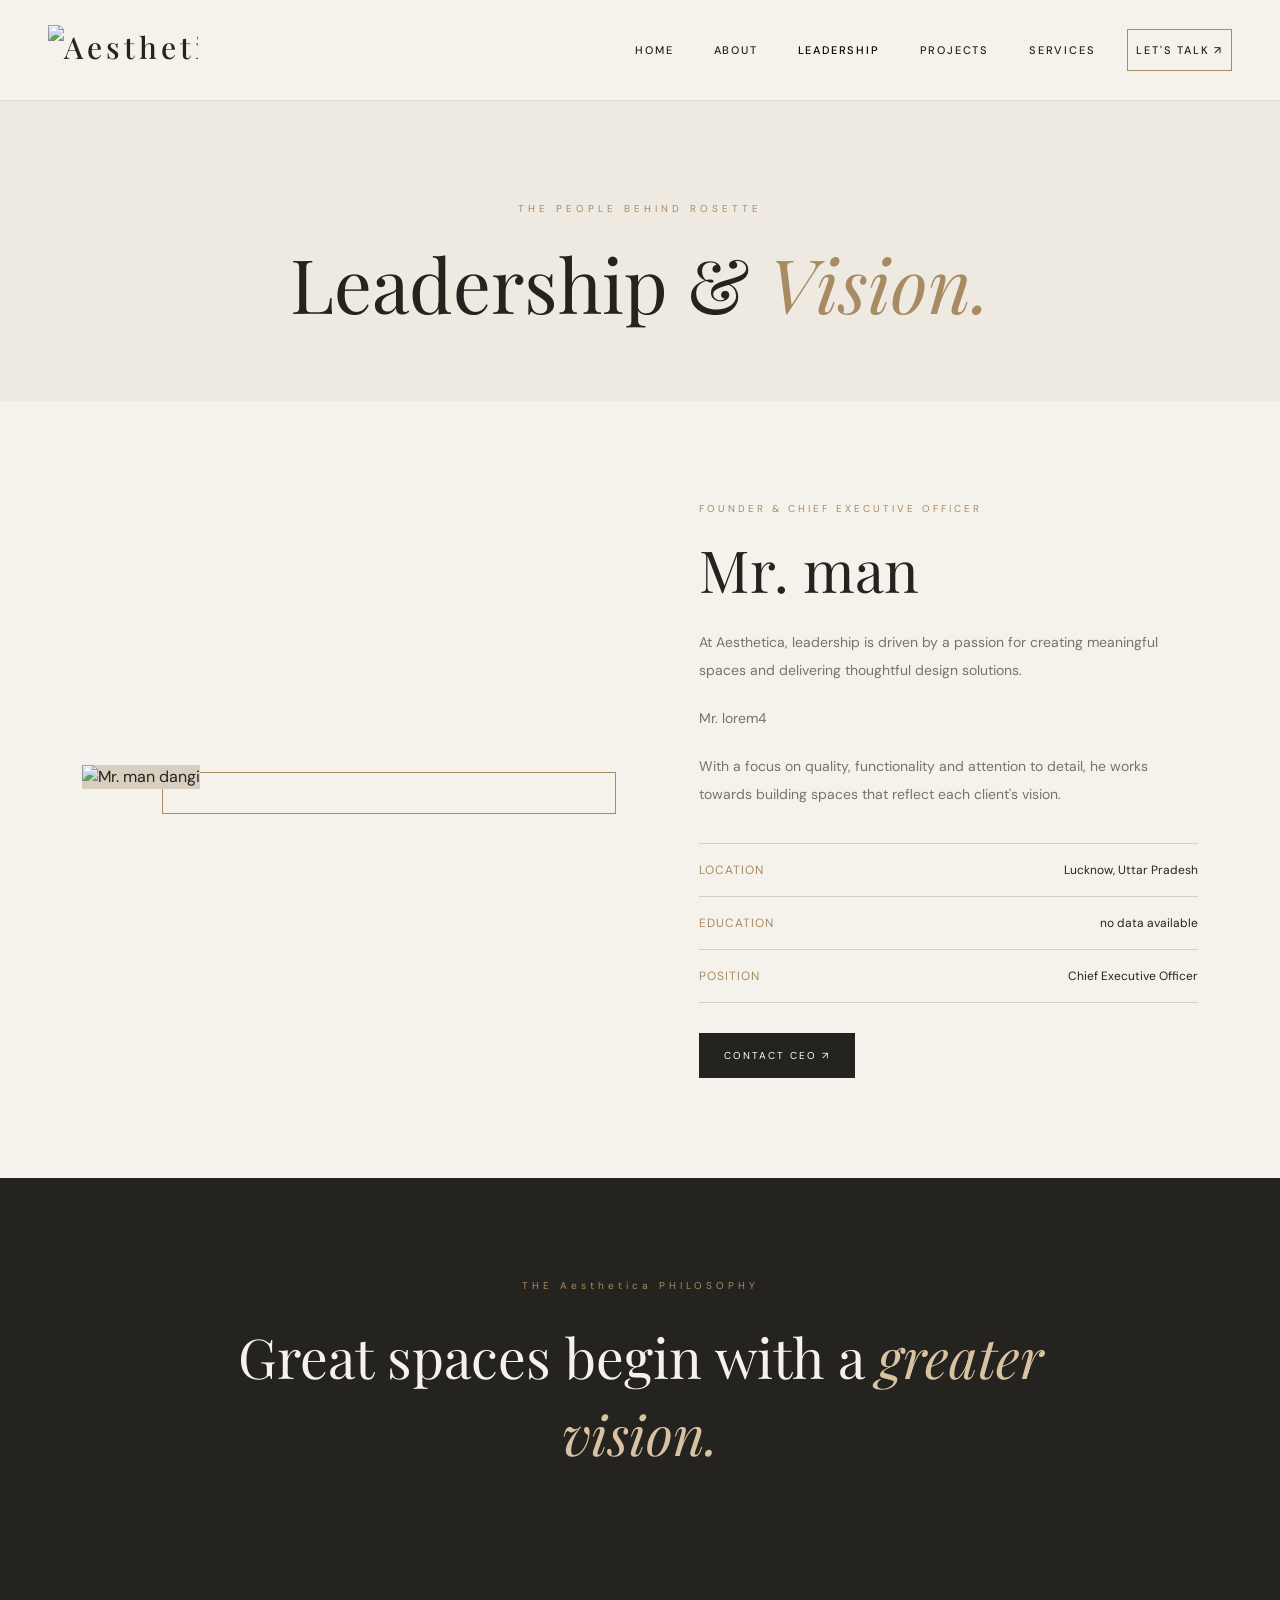
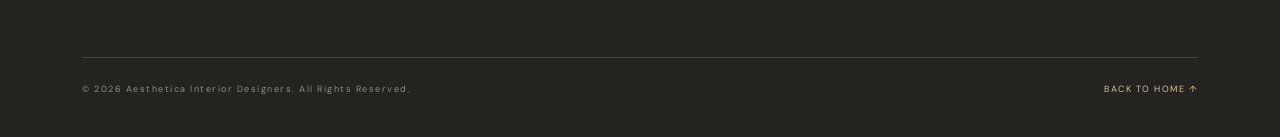
==== commit 882f34ee: "Add Aesthetica interior design website" ====
--- a/ceo.html
+++ b/ceo.html
@@ -6,7 +6,7 @@
     <meta charset="UTF-8">
     <meta name="viewport" content="width=device-width, initial-scale=1.0">
 
-    <title>Leadership | Rosette Interior Designers</title>
+    <title>Leadership | Aesthetica Interior Designers</title>
 
     <!-- Google Fonts -->
     <link rel="preconnect" href="https://fonts.googleapis.com">
@@ -221,8 +221,8 @@
         <div class="container-fluid px-5">
 
             <a class="navbar-brand" href="index.html">
-                <img src="assets/images/rosette-logo.png"
-                    alt="Rosette Interior Designers"
+                <img src="assets/images"
+                    alt="Aesthetica Interior Designers"
                     class="rosette-logo">
             </a>
 
@@ -300,8 +300,8 @@
 
                     <div class="leader-image-wrapper">
 
-                        <img src="Screenshot 2026-11-02 002912.png"
-                            alt="Mr. Mahesh Kumar Prajapati"
+                        <img src="Screenshot 2026-g"
+                            alt="Mr. man dangi"
                             class="leader-image">
 
                     </div>
@@ -318,21 +318,18 @@
                         </p>
 
                         <h2 class="leader-name">
-                            Mr. Mahesh Kumar Prajapati
+                            Mr. man
                         </h2>
 
                         <p class="leader-description">
-                            At Rosette, leadership is driven by a passion
+                            At Aesthetica, leadership is driven by a passion
                             for creating meaningful spaces and delivering
                             thoughtful design solutions.
                         </p>
 
                         <p class="leader-description">
-                            Mr. Mahesh Kumar Prajapati plays an active role
-                            in the day-to-day operations, client relationships
-                            and project management at Rosette. His approach
-                            combines determination, resourcefulness and a
-                            commitment to continuous learning.
+                            Mr. lorem4
+
                         </p>
 
                         <p class="leader-description">
@@ -351,7 +348,7 @@
 
                             <div class="leader-detail">
                                 <span>EDUCATION</span>
-                                <span>Amity University</span>
+                                <span>no data available</span>
                             </div>
 
                             <div class="leader-detail">
@@ -362,7 +359,7 @@
                         </div>
 
 
-                        <a href="mailto:maheshprajapati8@gmail.com"
+                        <a href="mandangi773@gmail.com"
                             class="leader-email">
 
                             CONTACT CEO ↗
@@ -385,7 +382,7 @@
 
         <div class="container" data-aos="fade-up">
 
-            <p>THE ROSETTE PHILOSOPHY</p>
+            <p>THE Aesthetica PHILOSOPHY</p>
 
             <h2>
                 Great spaces begin with a
@@ -404,7 +401,7 @@
 
             <div class="footer-bottom">
                 <p>
-                    © 2026 ROSETTE Interior Designers.
+                    © 2026 Aesthetica Interior Designers.
                     All Rights Reserved.
                 </p>
 
